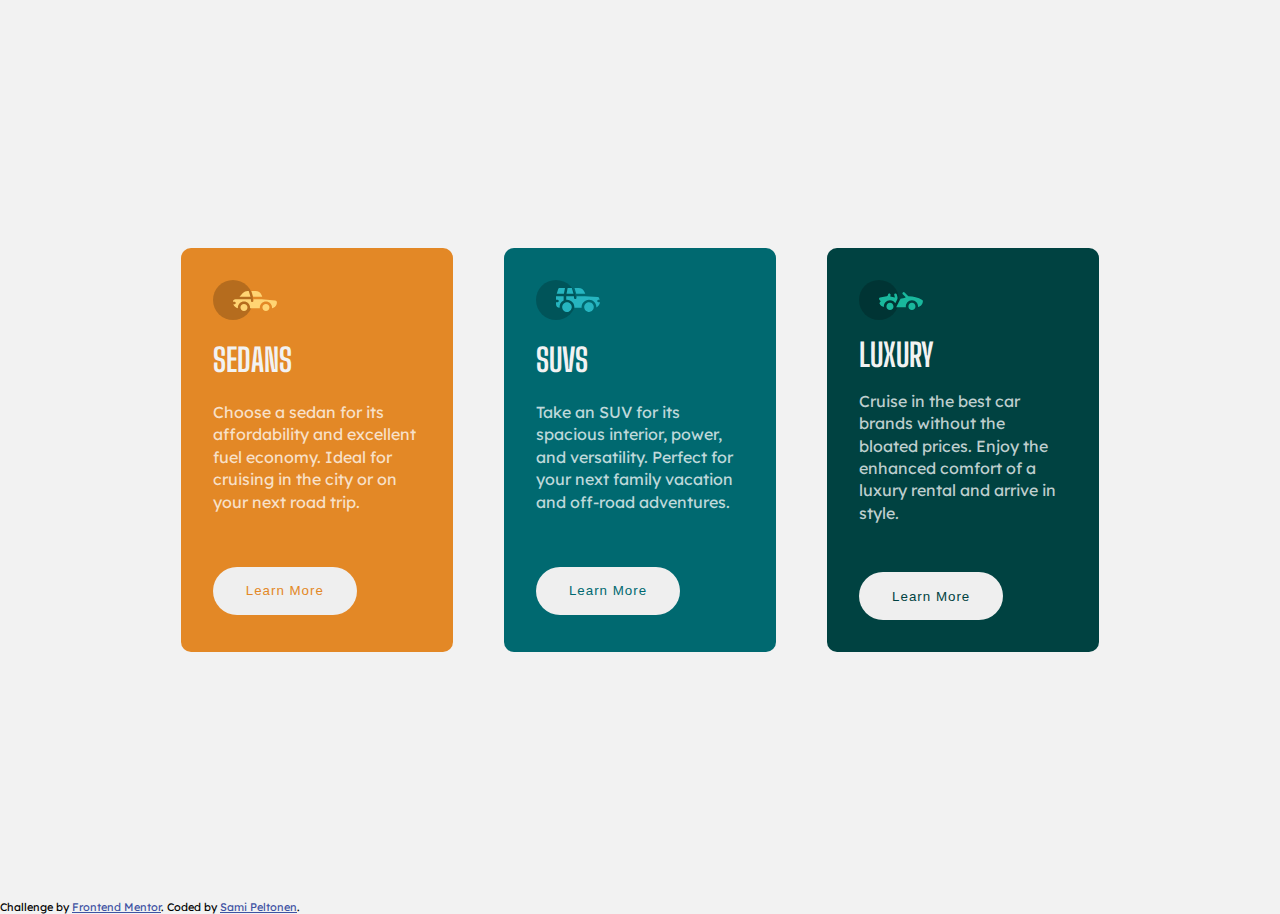
==== 3-column-preview-card/index.html @ b9a28972 "Add files via upload" ====
<!DOCTYPE html>
<html lang="en">
  <head>
    <meta charset="UTF-8" />
    <meta name="viewport" content="width=device-width, initial-scale=1.0" />
    <!-- displays site properly based on user's device -->

    <link
      rel="icon"
      type="image/png"
      sizes="32x32"
      href="./images/favicon-32x32.png"
    />
    <link rel="stylesheet" href="./css/style.css" />
    <title>Frontend Mentor | 3-column preview card component</title>
  </head>
  <body>
    <main>
      <div class="grid-container">
        <div class="product1">
          <img src="images/icon-sedans.svg" alt="" />
          <h2>Sedans</h2>
          <p>
            Choose a sedan for its affordability and excellent fuel economy.
            Ideal for cruising in the city or on your next road trip.
          </p>
          <button class="button1">Learn More</button>
        </div>
        <div class="product2">
          <img src="images/icon-suvs.svg" alt="" />
          <h2>SUVs</h2>
          <p>
            Take an SUV for its spacious interior, power, and versatility.
            Perfect for your next family vacation and off-road adventures.
          </p>
          <button class="button2">Learn More</button>
        </div>
        <div class="product3">
          <img src="images/icon-luxury.svg" alt="" />
          <h2>Luxury</h2>
          <p>
            Cruise in the best car brands without the bloated prices. Enjoy the
            enhanced comfort of a luxury rental and arrive in style.
          </p>
          <button class="button3">Learn More</button>
        </div>
      </div>
    </main>

    <footer>
      <div class="attribution">
        Challenge by
        <a href="https://www.frontendmentor.io?ref=challenge" target="_blank"
          >Frontend Mentor</a
        >. Coded by <a href="#">Sami Peltonen</a>.
      </div>
    </footer>
  </body>
</html>
---- 3-column-preview-card/css/style.css ----
@import url("https://fonts.googleapis.com/css2?family=Lexend+Deca&display=swap");

@import url("https://fonts.googleapis.com/css2?family=Big+Shoulders+Display:wght@700&display=swap");

:root {
  --clr-primary-100: hsl(31, 77%, 52%);
  --clr-primary-200: hsl(184, 100%, 22%);
  --clr-primary-300: hsl(179, 100%, 13%);

  --clr-neutral-100: hsl(0, 0%, 95%);
  --clr-neutral-200: hsla(0, 0%, 100%, 0.75);

  --ff-primary: "Big Shoulders Display", sans-serif;
  --ff-secondary: "Lexend Deca", sans-serif;
}

body {
  background-color: var(--clr-neutral-100);
  margin: 0;
  padding: 0;
  box-sizing: border-box;
  font-family: var(--ff-secondary);
  font-size: 15px;
}

main {
  background-color: var(--clr-neutral-100);
  color: var(--clr-neutral-100);
}

.product1,
.product2,
.product3 {
  padding: 2rem 2rem 2rem 2rem;
  margin: 5vw;
  border-radius: 10px;
  display: grid;
}

.product1 {
  background-color: var(--clr-primary-100);
}

.product2 {
  background-color: var(--clr-primary-200);
}

.product3 {
  background-color: var(--clr-primary-300);
}

div,
h1,
h2,
p,
img,
button {
  margin: 0;
  padding: 0;
  justify-self: center;
}

img {
  margin-bottom: 1rem;
}

h2 {
  margin-bottom: 1rem;
  font-family: var(--ff-primary);
  font-size: xx-large;
  text-transform: uppercase;
}

p {
  margin-bottom: 2rem;
  max-width: 20rem;
  text-align: center;
  font-size: 1.2rem;
  line-height: 1.4;
  color: var(--clr-neutral-200);
}

button {
  width: 9rem;
  height: 3rem;
  margin-top: 1rem;
  padding: 0.6rem 0rem;
  border-radius: 25px;
  border: none;
  letter-spacing: 1px;
}

button:hover {
  background-color: inherit;
  color: white;
  outline: 2px solid white;
}

.button1 {
  color: var(--clr-primary-100);
}

.button2 {
  color: var(--clr-primary-200);
}

.button3 {
  color: var(--clr-primary-300);
}

.attribution {
  font-size: 11px;
  text-align: center;
}

.attribution a {
  color: hsl(228, 45%, 44%);
}

@media (min-width: 700px) {
  main {
    height: 100vh;
    display: flex;
    align-items: center;
    justify-content: center;
  }

  .grid-container {
    display: flex;
  }

  .product1,
  .product2,
  .product3 {
    margin: 2vw;
  }

  div,
  h1,
  h2,
  p,
  img,
  button {
    justify-self: left;
  }

  p {
    max-width: 13rem;
    font-size: 1rem;
    text-align: left;
  }
}
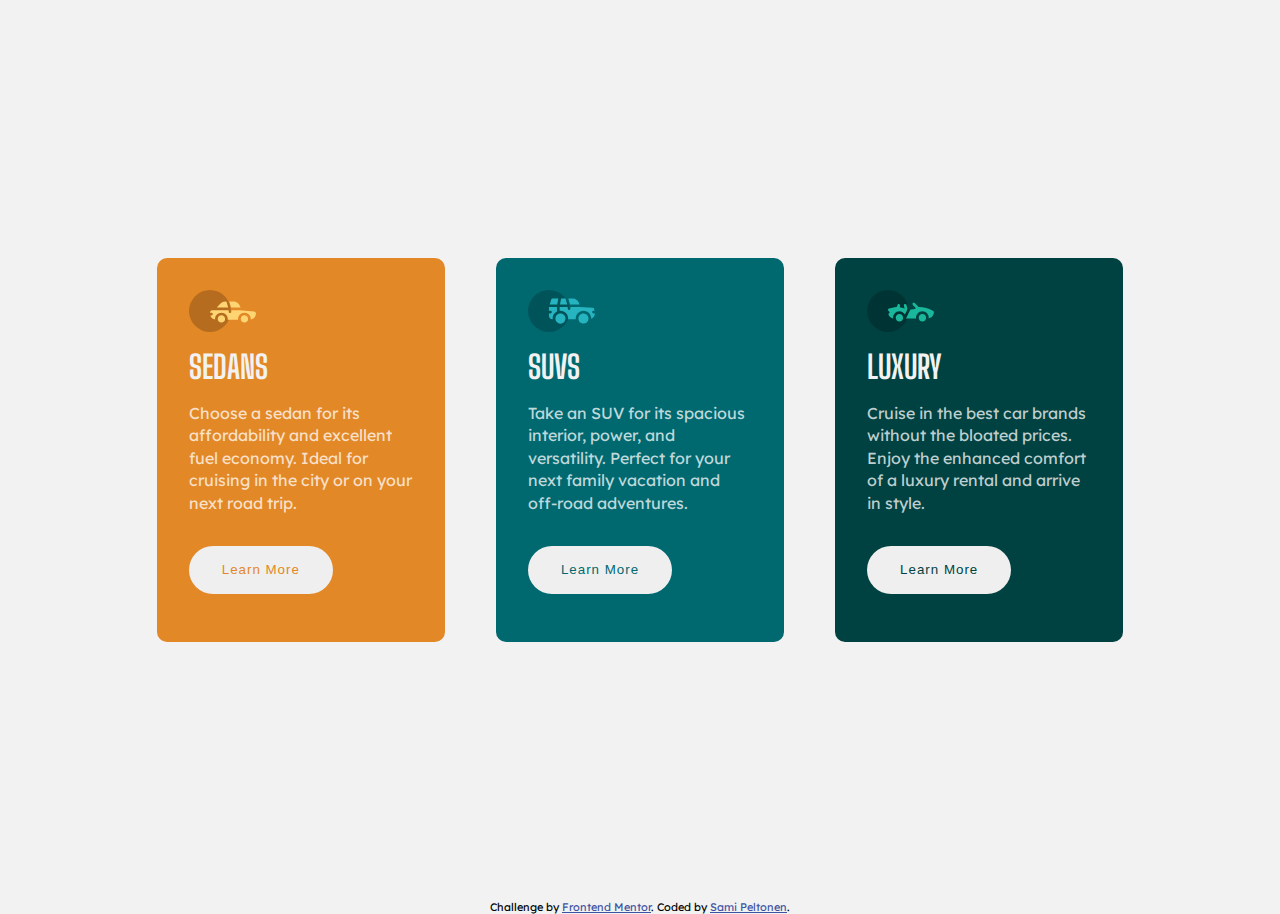
==== commit 84c70e5b: "Add files via upload" ====
--- a/3-column-preview-card/index.html
+++ b/3-column-preview-card/index.html
@@ -16,7 +16,7 @@
   </head>
   <body>
     <main>
-      <div class="grid-container">
+      <div class="container">
         <div class="product1">
           <img src="images/icon-sedans.svg" alt="" />
           <h2>Sedans</h2>
--- a/3-column-preview-card/css/style.css
+++ b/3-column-preview-card/css/style.css
@@ -14,10 +14,19 @@
   --ff-secondary: "Lexend Deca", sans-serif;
 }
 
+body,
+div,
+h1,
+h2,
+p,
+img,
+button {
+  margin: 0;
+  padding: 0;
+}
+
 body {
   background-color: var(--clr-neutral-100);
-  margin: 0;
-  padding: 0;
   box-sizing: border-box;
   font-family: var(--ff-secondary);
   font-size: 15px;
@@ -28,13 +37,19 @@
   color: var(--clr-neutral-100);
 }
 
+.container {
+  display: grid;
+}
+
 .product1,
 .product2,
 .product3 {
   padding: 2rem 2rem 2rem 2rem;
   margin: 5vw;
   border-radius: 10px;
-  display: grid;
+  display: flex;
+  flex-direction: column;
+  justify-self: center;
 }
 
 .product1 {
@@ -49,18 +64,8 @@
   background-color: var(--clr-primary-300);
 }
 
-div,
-h1,
-h2,
-p,
-img,
-button {
-  margin: 0;
-  padding: 0;
-  justify-self: center;
-}
-
 img {
+  width: 30%;
   margin-bottom: 1rem;
 }
 
@@ -74,7 +79,6 @@
 p {
   margin-bottom: 2rem;
   max-width: 20rem;
-  text-align: center;
   font-size: 1.2rem;
   line-height: 1.4;
   color: var(--clr-neutral-200);
@@ -83,7 +87,8 @@
 button {
   width: 9rem;
   height: 3rem;
-  margin-top: 1rem;
+  margin-top: auto;
+  margin-bottom: 1rem;
   padding: 0.6rem 0rem;
   border-radius: 25px;
   border: none;
@@ -125,8 +130,9 @@
     justify-content: center;
   }
 
-  .grid-container {
+  .container {
     display: flex;
+    flex-direction: row;
   }
 
   .product1,
@@ -135,18 +141,8 @@
     margin: 2vw;
   }
 
-  div,
-  h1,
-  h2,
-  p,
-  img,
-  button {
-    justify-self: left;
-  }
-
   p {
-    max-width: 13rem;
+    max-width: 14rem;
     font-size: 1rem;
-    text-align: left;
   }
 }
